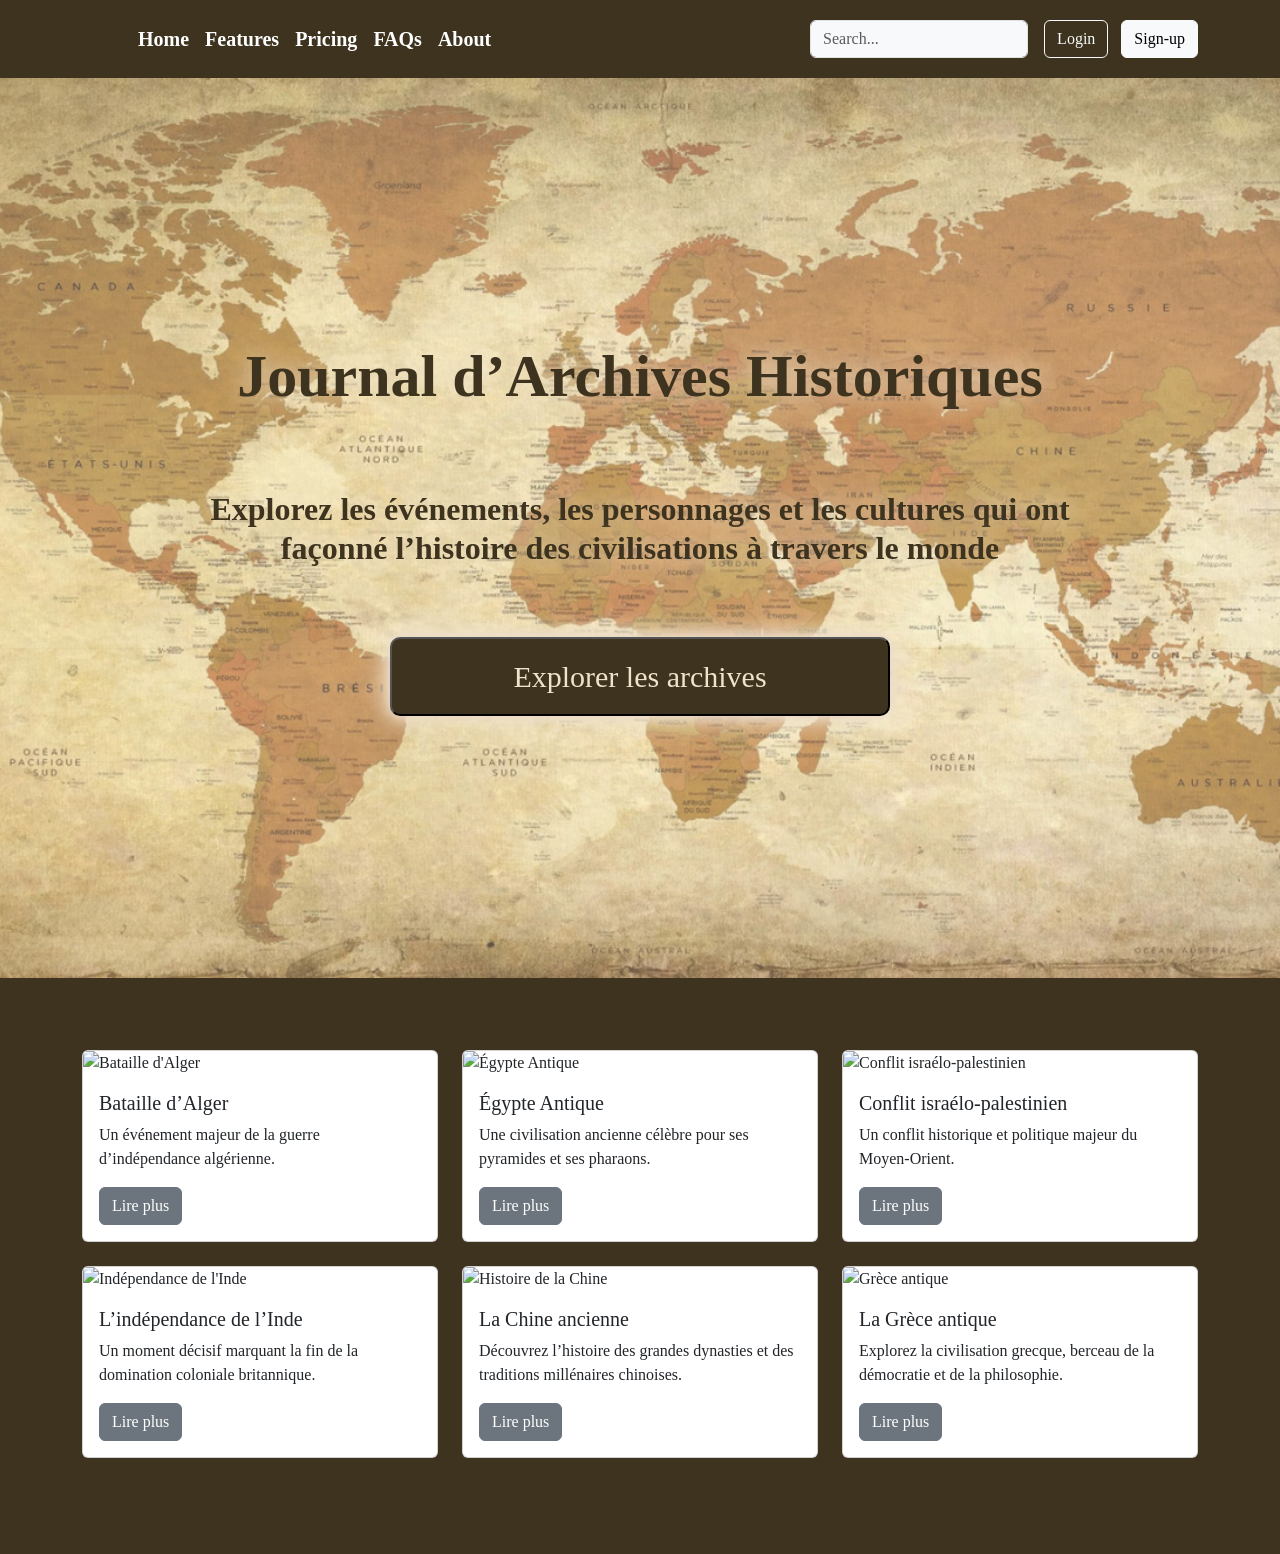
==== home page/index.html @ 8f31f47d "HOME PAGE" ====
<!DOCTYPE html>
<html lang="en">
<head>
  <meta charset="UTF-8">
  <meta name="viewport" content="width=device-width, initial-scale=1.0">
  <title>Document</title>
  <link rel="stylesheet" href="index.css">
  <link href="https://cdn.jsdelivr.net/npm/bootstrap@5.3.8/dist/css/bootstrap.min.css" rel="stylesheet" integrity="sha384-sRIl4kxILFvY47J16cr9ZwB07vP4J8+LH7qKQnuqkuIAvNWLzeN8tE5YBujZqJLB" crossorigin="anonymous">
</head>
<body>
  
    <header class="p-3 "> <div class="container"> <div class="d-flex flex-wrap align-items-center justify-content-center justify-content-lg-start"> <a href="/" class="d-flex align-items-center mb-2 mb-lg-0 text-white text-decoration-none"> <svg class="bi me-2" width="40" height="32" role="img" aria-label="Bootstrap"><use xlink:href="#bootstrap"></use></svg> </a> <ul class="nav col-12 col-lg-auto me-lg-auto mb-2 justify-content-center mb-md-0"> <li><a href="#" class="nav-link px-2 text-white ">Home</a></li> <li><a href="#" class="nav-link px-2 text-white">Features</a></li> <li><a href="#" class="nav-link px-2 text-white">Pricing</a></li> <li><a href="#" class="nav-link px-2 text-white">FAQs</a></li> <li><a href="#" class="nav-link px-2 text-white">About</a></li> </ul> <form class="col-12 col-lg-auto mb-3 mb-lg-0 me-lg-3" role="search"> <input type="search" class="form-control form-control-dark text-bg-light" placeholder="Search..." aria-label="Search"> </form> <div class="text-end"><a href="../registration/log.html"><button type="button" class="btn btn-outline-light me-2">Login</button></a>  <button type="button" class="btn btn-light">Sign-up</button> </div> </div> </div> </header>
   
  <section class="heroSection"> 
  <h1>Journal d’Archives Historiques</h1>
  <h2>Explorez les événements, les personnages et les cultures qui ont façonné l’histoire des civilisations à travers le monde</h2>
  <a href="#carte"><button >Explorer les archives</button></a>
  </section>
  <section class="cartes py-5" id="carte">
  <div class="container">
    <div class="row g-4">

     <div class="container py-5">
  <div class="row g-4">

    <!-- Carte 1 -->
    <div class="col-lg-4 col-md-6">
      <div class="card h-100">
        <img src="https://upload.wikimedia.org/wikipedia/commons/thumb/7/77/Flag_of_Algeria.svg/1280px-Flag_of_Algeria.svg.png" class="card-img-top" alt="Bataille d'Alger">
        <div class="card-body">
          <h5 class="card-title">Bataille d’Alger</h5>
          <p class="card-text">Un événement majeur de la guerre d’indépendance algérienne.</p>
          <a href="#" class="btn btn-secondary">Lire plus</a>
        </div>
      </div>
    </div>

    <!-- Carte 2 -->
    <div class="col-lg-4 col-md-6">
      <div class="card h-100">
        <img src="https://img.freepik.com/vecteurs-premium/drapeau-national-du-monde-egypte_180401-1660.jpg?semt=ais_hybrid&w=740&q=80" class="card-img-top" alt="Égypte Antique">
        <div class="card-body">
          <h5 class="card-title">Égypte Antique</h5>
          <p class="card-text">Une civilisation ancienne célèbre pour ses pyramides et ses pharaons.</p>
          <a href="#" class="btn btn-secondary">Lire plus</a>
        </div>
      </div>
    </div>

    <!-- Carte 3 -->
    <div class="col-lg-4 col-md-6">
      <div class="card h-100">
        <img src="https://img.freepik.com/vecteurs-premium/drapeau-national-palestine-drapeau-du-pays_964597-129.jpg" class="card-img-top" alt="Conflit israélo-palestinien">
        <div class="card-body">
          <h5 class="card-title">Conflit israélo-palestinien</h5>
          <p class="card-text">Un conflit historique et politique majeur du Moyen-Orient.</p>
          <a href="#" class="btn btn-secondary">Lire plus</a>
        </div>
      </div>
    </div>

    <!-- Carte 4 -->
    <div class="col-lg-4 col-md-6">
      <div class="card h-100">
        <img src="https://img.freepik.com/vecteurs-premium/illustrateur-drapeau-indien-drapeaux-pays_1082479-19135.jpg?semt=ais_hybrid&w=740&q=80" class="card-img-top" alt="Indépendance de l'Inde">
        <div class="card-body">
          <h5 class="card-title">L’indépendance de l’Inde</h5>
          <p class="card-text">Un moment décisif marquant la fin de la domination coloniale britannique.</p>
          <a href="#" class="btn btn-secondary">Lire plus</a>
        </div>
      </div>
    </div>

    <!-- Carte 5 -->
<div class="col-lg-4 col-md-6">
  <div class="card h-100">
    <img src="https://upload.wikimedia.org/wikipedia/commons/f/fa/Flag_of_the_People%27s_Republic_of_China.svg" class="card-img-top" alt="Histoire de la Chine">
    <div class="card-body">
      <h5 class="card-title">La Chine ancienne</h5>
      <p class="card-text">Découvrez l’histoire des grandes dynasties et des traditions millénaires chinoises.</p>
      <a href="#" class="btn btn-secondary">Lire plus</a>
    </div>
  </div>
</div>

<!-- Carte 6 -->
<div class="col-lg-4 col-md-6">
  <div class="card h-100">
    <img src="https://upload.wikimedia.org/wikipedia/commons/5/5c/Flag_of_Greece.svg" class="card-img-top" alt="Grèce antique">
    <div class="card-body">
      <h5 class="card-title">La Grèce antique</h5>
      <p class="card-text">Explorez la civilisation grecque, berceau de la démocratie et de la philosophie.</p>
      <a href="#" class="btn btn-secondary">Lire plus</a>
    </div>
  </div>
</div>

  </div>
</div>
</section>
</body>
</html>
---- home page/index.css ----
*{
  margin: 0;
  padding: 0;
  font-family: 'Times New Roman', Times, serif;
}
header{
  background-color: #3e331f;
  font-size: 20px;
  font-weight: bolder;
   
}
header.nav-link:hover{
text-decoration: solid;
background-color: aqua;
}
.heroSection{
  background-image: url("../image/carte du monde.png");
  background-repeat: no-repeat;
  background-size: cover;
  background-position: center;

  width: 100%;
  height: 100vh;

  display: flex;
  flex-direction: column;
  justify-content: center;
  align-items: center;
}
.heroSection h1{
  text-align: center;
  color: #3e331f;
  
  font-weight: bolder;
  font-size: 60px;
  text-shadow: 0 0 25px #f0e3cb;
}
.heroSection h2{
  text-align: center;
  margin: 70px 15vw;
  width: 70%;
  color: #3e331f;
  font-weight: bolder;
   text-shadow: 0 0 25px #f0e3cb;
}
.heroSection button{
width: 500px;
font-size: 30px;
border-radius: 10px;
background-color: #3e331f;
color: #f0e3cb;
padding: 15px;
box-shadow: 0 0 10px #ebd6C8, 0 0 20px #f0e3cb, 0 0 30px #f0e3cb;

}
.heroSection button:hover{
 
background-color:#665536;
color: #f0e3cb;
padding: 15px;
}
/* __________cartes____________ */
.cartes{
  background-color: #3e331f;
}
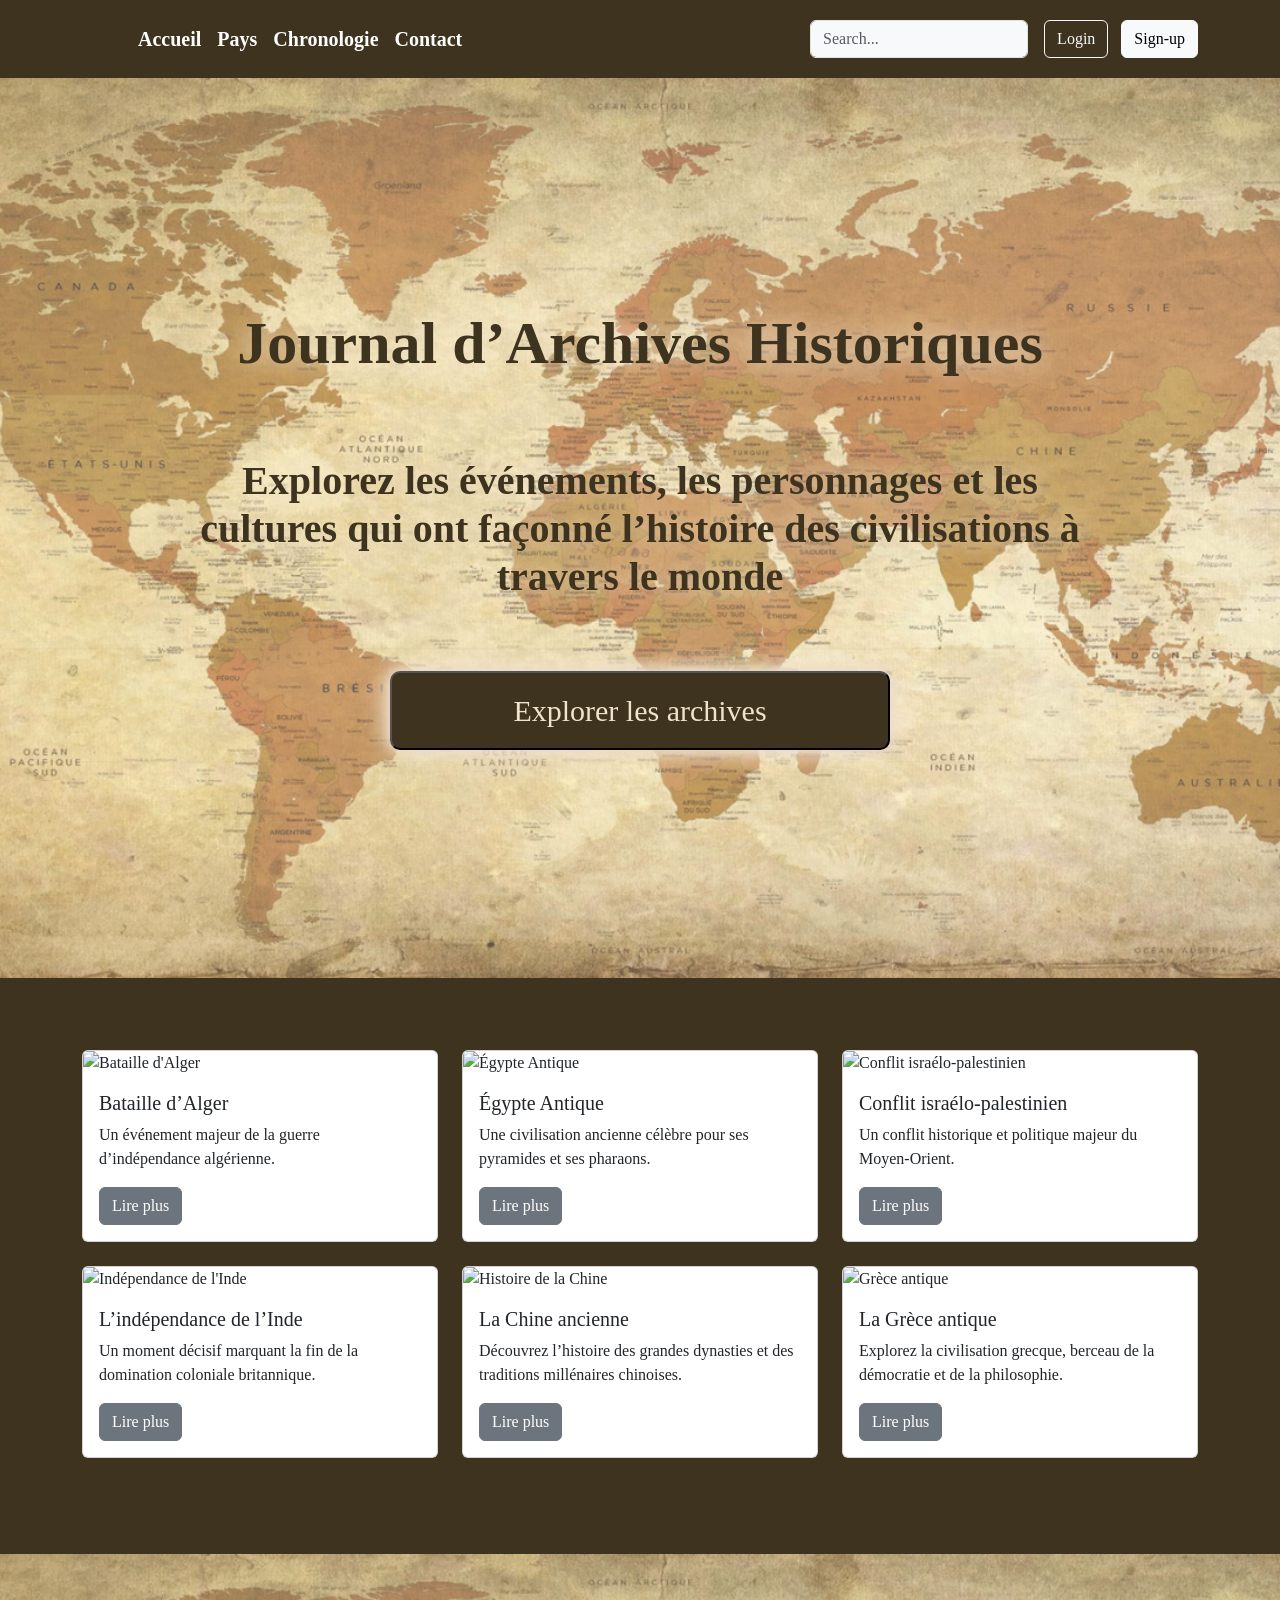
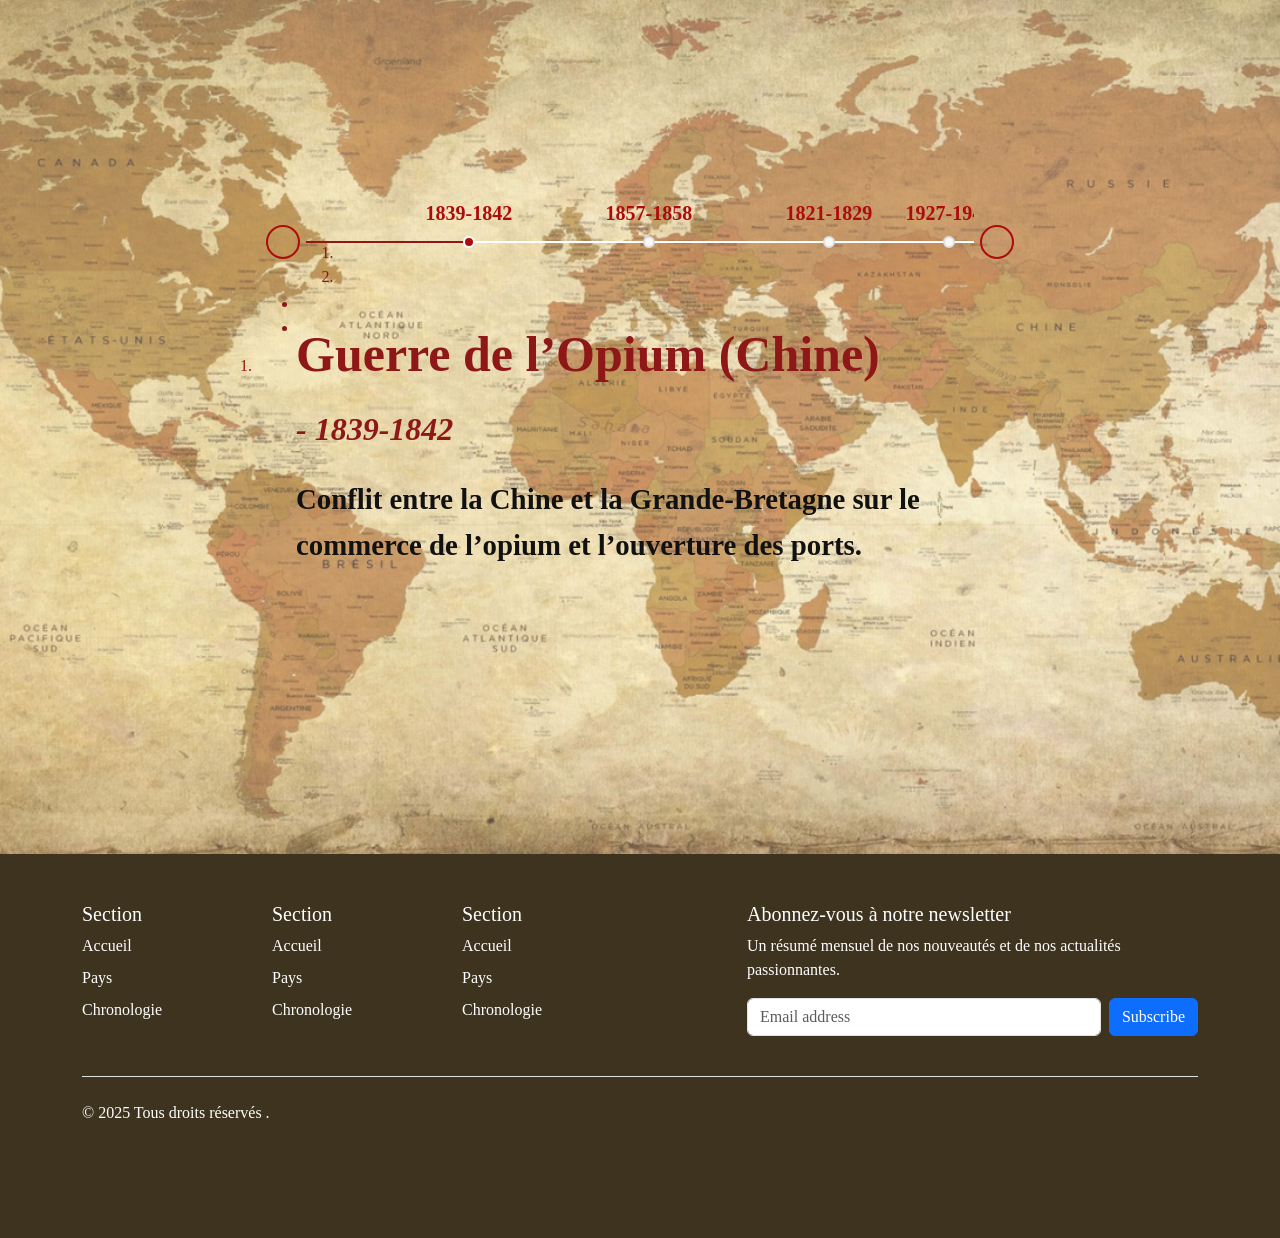
==== commit 0f978d6e: "landing PAGE" ====
--- a/home page/index.html
+++ b/home page/index.html
@@ -9,7 +9,7 @@
 </head>
 <body>
   
-    <header class="p-3 "> <div class="container"> <div class="d-flex flex-wrap align-items-center justify-content-center justify-content-lg-start"> <a href="/" class="d-flex align-items-center mb-2 mb-lg-0 text-white text-decoration-none"> <svg class="bi me-2" width="40" height="32" role="img" aria-label="Bootstrap"><use xlink:href="#bootstrap"></use></svg> </a> <ul class="nav col-12 col-lg-auto me-lg-auto mb-2 justify-content-center mb-md-0"> <li><a href="#" class="nav-link px-2 text-white ">Home</a></li> <li><a href="#" class="nav-link px-2 text-white">Features</a></li> <li><a href="#" class="nav-link px-2 text-white">Pricing</a></li> <li><a href="#" class="nav-link px-2 text-white">FAQs</a></li> <li><a href="#" class="nav-link px-2 text-white">About</a></li> </ul> <form class="col-12 col-lg-auto mb-3 mb-lg-0 me-lg-3" role="search"> <input type="search" class="form-control form-control-dark text-bg-light" placeholder="Search..." aria-label="Search"> </form> <div class="text-end"><a href="../registration/log.html"><button type="button" class="btn btn-outline-light me-2">Login</button></a>  <button type="button" class="btn btn-light">Sign-up</button> </div> </div> </div> </header>
+    <header class="p-3 "> <div class="container"> <div class="d-flex flex-wrap align-items-center justify-content-center justify-content-lg-start"> <a href="/" class="d-flex align-items-center mb-2 mb-lg-0 text-white text-decoration-none"> <svg class="bi me-2" width="40" height="32" role="img" aria-label="Bootstrap"><use xlink:href="#bootstrap"></use></svg> </a> <ul class="nav col-12 col-lg-auto me-lg-auto mb-2 justify-content-center mb-md-0"> <li><a href="#" class="nav-link px-2 text-white ">Accueil</a></li> <li><a href="#" class="nav-link px-2 text-white">Pays</a></li>  <li><a href="#" class="nav-link px-2 text-white">Chronologie</a></li><li><a href="#" class="nav-link px-2 text-white">Contact</a></li> </ul> <form class="col-12 col-lg-auto mb-3 mb-lg-0 me-lg-3" role="search"> <input type="search" class="form-control form-control-dark text-bg-light" placeholder="Search..." aria-label="Search"> </form> <div class="text-end"><a href="../registration/log.html"><button type="button" class="btn btn-outline-light me-2">Login</button></a> <a href="../registration/signin.html"><button type="button" class="btn btn-light">Sign-up</button></a>  </div> </div> </div> </header>
    
   <section class="heroSection"> 
   <h1>Journal d’Archives Historiques</h1>
@@ -98,5 +98,112 @@
   </div>
 </div>
 </section>
+ <main>
+  <section class="cd-horizontal-timeline">
+    <div class="timeline">
+      <div class="events-wrapper">
+        <div class="events">
+          <ol>
+            <li><a href="#0" data-date="16/01/2014" class="selected">1839-1842</a></li>
+            <li><a href="#0" data-date="28/02/2014">1857-1858</a></li>
+            <li><a href="#0" data-date="20/04/2014">1821-1829</a></li>
+            <li><a href="#0" data-date="20/05/2014">1927-1949</a></li>
+            <li><a href="#0" data-date="09/07/2014">1927-1949</a></li>
+            <li><a href="#0" data-date="30/08/2014">1948-1948</a></li>
+            <li><a href="#0" data-date="15/09/2014">1954-1962</a></li>
+            <li><a href="#0" data-date="01/11/2014">1948-2026</a></li>
+            <li><a href="#0" data-date="10/12/2014">1971</a></li>
+            <li><a href="#0" data-date="19/01/2015">29 Jan</a></li>
+            <li><a href="#0" data-date="03/03/2015">3 Mar</a></li>
+          </ol>
+          <span class="filling-line" aria-hidden="true"></span>
+        </div>
+      </div>
+
+      <ul class="cd-timeline-navigation">
+        <li><a href="#0" class="prev inactive">Prev</a></li>
+        <li><a href="#0" class="next">Next</a></li>
+      </ul>
+    </div>
+
+    <div class="events-content">
+      <ol>
+        <li class="selected" data-date="16/01/2014">
+          <h3>Guerre de l’Opium (Chine)</h3>
+          <em>1839-1842</em>
+          <p>Conflit entre la Chine et la Grande-Bretagne sur le commerce de l’opium et l’ouverture des ports.</p>
+        </li>
+
+        <li data-date="28/02/2014">
+          <h3>Révolte des Cipayes (Inde)</h3>
+          <em>1857-1858</em>
+          <p>Rébellion des soldats indiens contre la domination britannique.</p>
+        </li>
+
+        <li data-date="20/04/2014">
+          <h3>Guerre d’indépendance grecque</h3>
+          <em>1821-1829</em>
+          <p>La Grèce lutte contre l’Empire ottoman pour obtenir son indépendance.</p>
+        </li>
+
+        <li data-date="20/05/2014">
+          <h3>Guerre civile chinoise</h3>
+          <em>1927-1949</em>
+          <p>Conflit entre nationalistes et communistes en Chine, se terminant par la victoire communiste.</p>
+        </li>
+
+        <li data-date="09/07/2014">
+          <h3>Seconde Guerre mondiale (Chine et Grèce)</h3>
+          <em>1927-1949</em>
+          <p>Occupation et combats en Chine et en Grèce dans le cadre de la Seconde Guerre mondiale.</p>
+        </li>
+
+        <li data-date="30/08/2014">
+          <h3>Création d’Israël / Nakba (Palestine)</h3>
+          <em>1948-1948</em>
+          <p>Établissement de l’État d’Israël et début du conflit israélo-palestinien.</p>
+        </li>
+
+        <li data-date="15/09/2014">
+          <h3>Guerre d’Algérie</h3>
+          <em>1954-1962</em>
+          <p>L’Algérie lutte pour son indépendance face à la France.</p>
+        </li>
+
+        <li data-date="01/11/2014">
+          <h3>Conflit israélo-palestinien actuel</h3>
+          <em>1948-2026</em>
+          <p>Le conflit continue encore aujourd’hui avec des tensions persistantes en Palestine.</p>
+        </li>
+
+        <li data-date="10/12/2014">
+          <h3>Guerre Indo-Pakistan (Bangladesh)</h3>
+          <em>1971</em>
+          <p>Conflit entre l’Inde et le Pakistan pour l’indépendance du Bangladesh.</p>
+        </li>
+
+        <li data-date="19/01/2015">
+          <h3>Événement historique 10</h3>
+          <em>29 Jan</em>
+          <p>Petite description pour ton dixième événement.</p>
+        </li>
+
+        <li data-date="03/03/2015">
+          <h3>Événement historique 11</h3>
+          <em>3 Mar</em>
+          <p>Petite description pour ton onzième événement.</p>
+        </li>
+      </ol>
+    </div>
+  </section>
+</main>
+<footer>
+  <div class="container"> <footer class="py-5"> <div class="row"> <div class="col-6 col-md-2 mb-3"> <h5>Section</h5> <ul class="nav flex-column"> <li class="nav-item mb-2"><a href="#" class="nav-link p-0 text-white">Accueil</a></li> <li class="nav-item mb-2"><a href="#" class="nav-link p-0 text-white">Pays</a></li> <li class="nav-item mb-2"><a href="#" class="nav-link p-0 text-white">Chronologie</a></li> </ul> </div> <div class="col-6 col-md-2 mb-3"> <h5>Section</h5> <ul class="nav flex-column"> <li class="nav-item mb-2"><a href="#" class="nav-link p-0 text-white">Accueil</a></li> <li class="nav-item mb-2"><a href="#" class="nav-link p-0 text-white">Pays</a></li> <li class="nav-item mb-2"><a href="#" class="nav-link p-0 text-white">Chronologie</a></li> </ul> </div> <div class="col-6 col-md-2 mb-3"> <h5>Section</h5> <ul class="nav flex-column"> <li class="nav-item mb-2"><a href="#" class="nav-link p-0 text-white">Accueil</a></li> <li class="nav-item mb-2"><a href="#" class="nav-link p-0 text-white">Pays</a></li> <li class="nav-item mb-2"><a href="#" class="nav-link p-0 text-white">Chronologie</a></li> </ul> </div> <div class="col-md-5 offset-md-1 mb-3"> <form> <h5>Abonnez-vous à notre newsletter</h5>
+<p>Un résumé mensuel de nos nouveautés et de nos actualités passionnantes.</p>
+<div class="d-flex flex-column flex-sm-row w-100 gap-2"> <label for="newsletter1" class="visually-hidden">Email address</label> <input id="newsletter1" type="email" class="form-control" placeholder="Email address"> <button class="btn btn-primary" type="button">Subscribe</button> </div> </form> </div> </div> <div class="d-flex flex-column flex-sm-row justify-content-between py-4 my-4 border-top"> <p>© 2025 Tous droits réservés
+.</p> <ul class="list-unstyled d-flex"> <li class="ms-3"><a class="link-body-emphasis" href="#" aria-label="Instagram"><svg class="bi" width="24" height="24"><use xlink:href="#instagram"></use></svg></a></li> <li class="ms-3"><a class="link-body-emphasis" href="#" aria-label="Facebook"><svg class="bi" width="24" height="24" aria-hidden="true"><use xlink:href="#facebook"></use></svg></a></li> </ul> </div> </footer> </div>
+</footer>
+<script src="https://code.jquery.com/jquery-3.6.0.min.js"></script>
+<script src="alger.js"></script>
 </body>
 </html>
--- a/home page/index.css
+++ b/home page/index.css
@@ -9,10 +9,7 @@
   font-weight: bolder;
    
 }
-header.nav-link:hover{
-text-decoration: solid;
-background-color: aqua;
-}
+ 
 .heroSection{
   background-image: url("../image/carte du monde.png");
   background-repeat: no-repeat;
@@ -30,7 +27,6 @@
 .heroSection h1{
   text-align: center;
   color: #3e331f;
-  
   font-weight: bolder;
   font-size: 60px;
   text-shadow: 0 0 25px #f0e3cb;
@@ -42,6 +38,7 @@
   color: #3e331f;
   font-weight: bolder;
    text-shadow: 0 0 25px #f0e3cb;
+   font-size: 40px;
 }
 .heroSection button{
 width: 500px;
@@ -62,4 +59,400 @@
 /* __________cartes____________ */
 .cartes{
   background-color: #3e331f;
-}+  cursor: pointer;
+}
+/* _______ */
+ /* -------------------------------- 
+
+Primary style
+
+-------------------------------- */
+@import url(https://fonts.googleapis.com/css?family=Source+Sans+Pro);
+*, *::after, *::before {
+  box-sizing: border-box;
+}
+
+/* html {
+  font-size: 42.5%;
+} */
+main{
+  background-image: url("../image/carte du monde.png");
+  background-repeat: no-repeat;
+  background-size: cover;
+  background-position: center;
+
+  width: 100%;
+  height: 100vh;
+
+  display: flex;
+  flex-direction: column;
+  justify-content: center;
+  align-items: center;
+}
+main {
+ 
+  font-family: "Source Sans Pro", sans-serif;
+  color: #8e1717;
+  background-color: #3e331f;
+}
+a {
+   
+  text-decoration: none;
+}
+
+/* -------------------------------- 
+
+Main Components 
+
+-------------------------------- */
+ 
+.cd-horizontal-timeline::before {
+  /* never visible - this is used in jQuery to check the current MQ */
+  content: 'mobile';
+  display: none;
+}
+.cd-horizontal-timeline.loaded {
+  /* show the timeline after events position has been set (using JavaScript) */
+  opacity: 1;
+}
+.cd-horizontal-timeline .timeline {
+  position: relative;
+  height: 100px;
+  width: 90%;
+  max-width: 800px;
+  margin: 0 auto;
+}
+.cd-horizontal-timeline .events-wrapper {
+  position: relative;
+  height: 100%;
+  margin: 0 40px;
+  overflow: hidden;
+}
+.cd-horizontal-timeline .events {
+  /* this is the grey line/timeline */
+  position: absolute;
+  z-index: 1;
+  left: 0;
+  top: 49px;
+  height: 2px;
+  /* width will be set using JavaScript */
+  background: rgb(255, 255, 255);
+  -webkit-transition: -webkit-transform 0.4s;
+  -moz-transition: -moz-transform 0.4s;
+  transition: transform 0.4s;
+}
+.cd-horizontal-timeline .filling-line {
+  /* this is used to create the green line filling the timeline */
+  position: absolute;
+  z-index: 1;
+  left: 0;
+  top: 0;
+  height: 100%;
+  width: 100%;
+  background-color: #8e1717;
+  -webkit-transform: scaleX(0);
+  -moz-transform: scaleX(0);
+  -ms-transform: scaleX(0);
+  -o-transform: scaleX(0);
+  transform: scaleX(0);
+  -webkit-transform-origin: left center;
+  -moz-transform-origin: left center;
+  -ms-transform-origin: left center;
+  -o-transform-origin: left center;
+  transform-origin: left center;
+  -webkit-transition: -webkit-transform 0.3s;
+  -moz-transition: -moz-transform 0.3s;
+  transition: transform 0.3s;
+}
+.cd-horizontal-timeline .events a {
+  position: absolute;
+  bottom: 0;
+  z-index: 2;
+  text-align: center;
+  font-size: 20px;
+  font-weight: bolder;
+  font-family: Cambria, Cochin, Georgia, Times, 'Times New Roman', serif;
+  padding-bottom: 15px;
+  color: #ad0c0c;
+  /* fix bug on Safari - text flickering while timeline translates */
+  -webkit-transform: translateZ(0);
+  -moz-transform: translateZ(0);
+  -ms-transform: translateZ(0);
+  -o-transform: translateZ(0);
+  transform: translateZ(0);
+}
+.cd-horizontal-timeline .events a::after {
+  /* this is used to create the event spot */
+  content: '';
+  position: absolute;
+  left: 50%;
+  right: auto;
+  -webkit-transform: translateX(-50%);
+  -moz-transform: translateX(-50%);
+  -ms-transform: translateX(-50%);
+  -o-transform: translateX(-50%);
+  transform: translateX(-50%);
+  bottom: -5px;
+  height: 12px;
+  width: 12px;
+  border-radius: 50%;
+  border: 2px solid #dfdfdf;
+  background-color: #f8f8f8;
+  -webkit-transition: background-color 0.3s, border-color 0.3s;
+  -moz-transition: background-color 0.3s, border-color 0.3s;
+  transition: background-color 0.3s, border-color 0.3s;
+}
+ 
+.cd-horizontal-timeline .events a.selected {
+  pointer-events: none;
+}
+.cd-horizontal-timeline .events a.selected::after {
+  background-color:#ad0c0c;
+  border-color: white;
+}
+.cd-horizontal-timeline .events a.older-event::after {
+  border-color: #08173d;
+}
+@media only screen and (min-width: 1100px) {
+  .cd-horizontal-timeline {
+    margin: 6em auto;
+  }
+  .cd-horizontal-timeline::before {
+    /* never visible - this is used in jQuery to check the current MQ */
+    content: 'desktop';
+  }
+}
+
+.cd-timeline-navigation a {
+  /* these are the left/right arrows to navigate the timeline */
+  position: absolute;
+  z-index: 1;
+  top: 50%;
+  bottom: auto;
+  -webkit-transform: translateY(-50%);
+  -moz-transform: translateY(-50%);
+  -ms-transform: translateY(-50%);
+  -o-transform: translateY(-50%);
+  transform: translateY(-50%);
+  height: 34px;
+  width: 34px;
+  border-radius: 50%;
+  border: 2px solid #ad0c0c;
+  /* replace text with an icon */
+  overflow: hidden;
+  color: transparent;
+  text-indent: 100%;
+  white-space: nowrap;
+  -webkit-transition: border-color 0.3s;
+  -moz-transition: border-color 0.3s;
+  transition: border-color 0.3s;
+}
+.cd-timeline-navigation a::after {
+  /* arrow icon */
+  content: '';
+  position: absolute;
+  height: 16px;
+  width: 16px;
+  left: 50%;
+  top: 50%;
+  bottom: auto;
+  right: auto;
+  -webkit-transform: translateX(-50%) translateY(-50%);
+  -moz-transform: translateX(-50%) translateY(-50%);
+  -ms-transform: translateX(-50%) translateY(-50%);
+  -o-transform: translateX(-50%) translateY(-50%);
+  transform: translateX(-50%) translateY(-50%);
+}
+.cd-timeline-navigation a.prev {
+  left: 0;
+  -webkit-transform: translateY(-50%) rotate(180deg);
+  -moz-transform: translateY(-50%) rotate(180deg);
+  -ms-transform: translateY(-50%) rotate(180deg);
+  -o-transform: translateY(-50%) rotate(180deg);
+  transform: translateY(-50%) rotate(180deg);
+}
+.cd-timeline-navigation a.next {
+  right: 0;
+}
+ 
+.cd-horizontal-timeline .events-content {
+  position: relative;
+  width: 100%;
+  margin: 2em 0;
+  overflow: hidden;
+  -webkit-transition: height 0.4s;
+  -moz-transition: height 0.4s;
+  transition: height 0.4s;
+}
+.cd-horizontal-timeline .events-content li {
+  position: absolute;
+  z-index: 1;
+  width: 100%;
+  left: 0;
+  top: 0;
+  -webkit-transform: translateX(-100%);
+  -moz-transform: translateX(-100%);
+  -ms-transform: translateX(-100%);
+  -o-transform: translateX(-100%);
+  transform: translateX(-100%);
+  padding: 0 5%;
+  opacity: 0;
+  -webkit-animation-duration: 0.4s;
+  -moz-animation-duration: 0.4s;
+  animation-duration: 0.4s;
+  -webkit-animation-timing-function: ease-in-out;
+  -moz-animation-timing-function: ease-in-out;
+  animation-timing-function: ease-in-out;
+}
+.cd-horizontal-timeline .events-content li.selected {
+  /* visible event content */
+  position: relative;
+  z-index: 2;
+  opacity: 1;
+  -webkit-transform: translateX(0);
+  -moz-transform: translateX(0);
+  -ms-transform: translateX(0);
+  -o-transform: translateX(0);
+  transform: translateX(0);
+}
+.cd-horizontal-timeline .events-content li.enter-right, .cd-horizontal-timeline .events-content li.leave-right {
+  -webkit-animation-name: cd-enter-right;
+  -moz-animation-name: cd-enter-right;
+  animation-name: cd-enter-right;
+}
+.cd-horizontal-timeline .events-content li.enter-left, .cd-horizontal-timeline .events-content li.leave-left {
+  -webkit-animation-name: cd-enter-left;
+  -moz-animation-name: cd-enter-left;
+  animation-name: cd-enter-left;
+}
+.cd-horizontal-timeline .events-content li.leave-right, .cd-horizontal-timeline .events-content li.leave-left {
+  -webkit-animation-direction: reverse;
+  -moz-animation-direction: reverse;
+  animation-direction: reverse;
+}
+.cd-horizontal-timeline .events-content li > * {
+  max-width: 800px;
+  margin: 0 auto;
+}
+.cd-horizontal-timeline .events-content h3 {
+  font-weight: bold;
+  font-size: 50px;
+  font-family: Cambria, Cochin, Georgia, Times, 'Times New Roman', serif;
+  font-weight: bold;
+}
+.cd-horizontal-timeline .events-content em {
+  display: block;
+  font-style: italic;
+  margin: 20px auto;
+  font-weight: bolder;
+}
+.cd-horizontal-timeline .events-content em::before {
+  content: '- ';
+}
+.cd-horizontal-timeline .events-content p {
+  font-size: 7rem;
+  font-weight: bold;
+  color: #121111;
+}
+.cd-horizontal-timeline .events-content em, .cd-horizontal-timeline .events-content p {
+  line-height: 1.6;
+}
+@media only screen and (min-width: 768px) {
+  .cd-horizontal-timeline .events-content h2 {
+    font-size: 7rem;
+  }
+  .cd-horizontal-timeline .events-content em {
+    font-size: 2rem;
+  }
+  .cd-horizontal-timeline .events-content p {
+    font-size: 1.8rem;
+  }
+}
+
+@-webkit-keyframes cd-enter-right {
+  0% {
+    opacity: 0;
+    -webkit-transform: translateX(100%);
+  }
+  100% {
+    opacity: 1;
+    -webkit-transform: translateX(0%);
+  }
+}
+@-moz-keyframes cd-enter-right {
+  0% {
+    opacity: 0;
+    -moz-transform: translateX(100%);
+  }
+  100% {
+    opacity: 1;
+    -moz-transform: translateX(0%);
+  }
+}
+@keyframes cd-enter-right {
+  0% {
+    opacity: 0;
+    -webkit-transform: translateX(100%);
+    -moz-transform: translateX(100%);
+    -ms-transform: translateX(100%);
+    -o-transform: translateX(100%);
+    transform: translateX(100%);
+  }
+  100% {
+    opacity: 1;
+    -webkit-transform: translateX(0%);
+    -moz-transform: translateX(0%);
+    -ms-transform: translateX(0%);
+    -o-transform: translateX(0%);
+    transform: translateX(0%);
+  }
+}
+@-webkit-keyframes cd-enter-left {
+  0% {
+    opacity: 0;
+    -webkit-transform: translateX(-100%);
+  }
+  100% {
+    opacity: 1;
+    -webkit-transform: translateX(0%);
+  }
+}
+@-moz-keyframes cd-enter-left {
+  0% {
+    opacity: 0;
+    -moz-transform: translateX(-100%);
+  }
+  100% {
+    opacity: 1;
+    -moz-transform: translateX(0%);
+  }
+}
+@keyframes cd-enter-left {
+  0% {
+    opacity: 0;
+    -webkit-transform: translateX(-100%);
+    -moz-transform: translateX(-100%);
+    -ms-transform: translateX(-100%);
+    -o-transform: translateX(-100%);
+    transform: translateX(-100%);
+  }
+  100% {
+    opacity: 1;
+    -webkit-transform: translateX(0%);
+    -moz-transform: translateX(0%);
+    -ms-transform: translateX(0%);
+    -o-transform: translateX(0%);
+    transform: translateX(0%);
+  }
+}
+.events a{
+  text-decoration: none;
+}
+
+
+/* _____footer______ */
+footer{
+  background-color: #3e331f;
+  color: white;
+}
+ 
